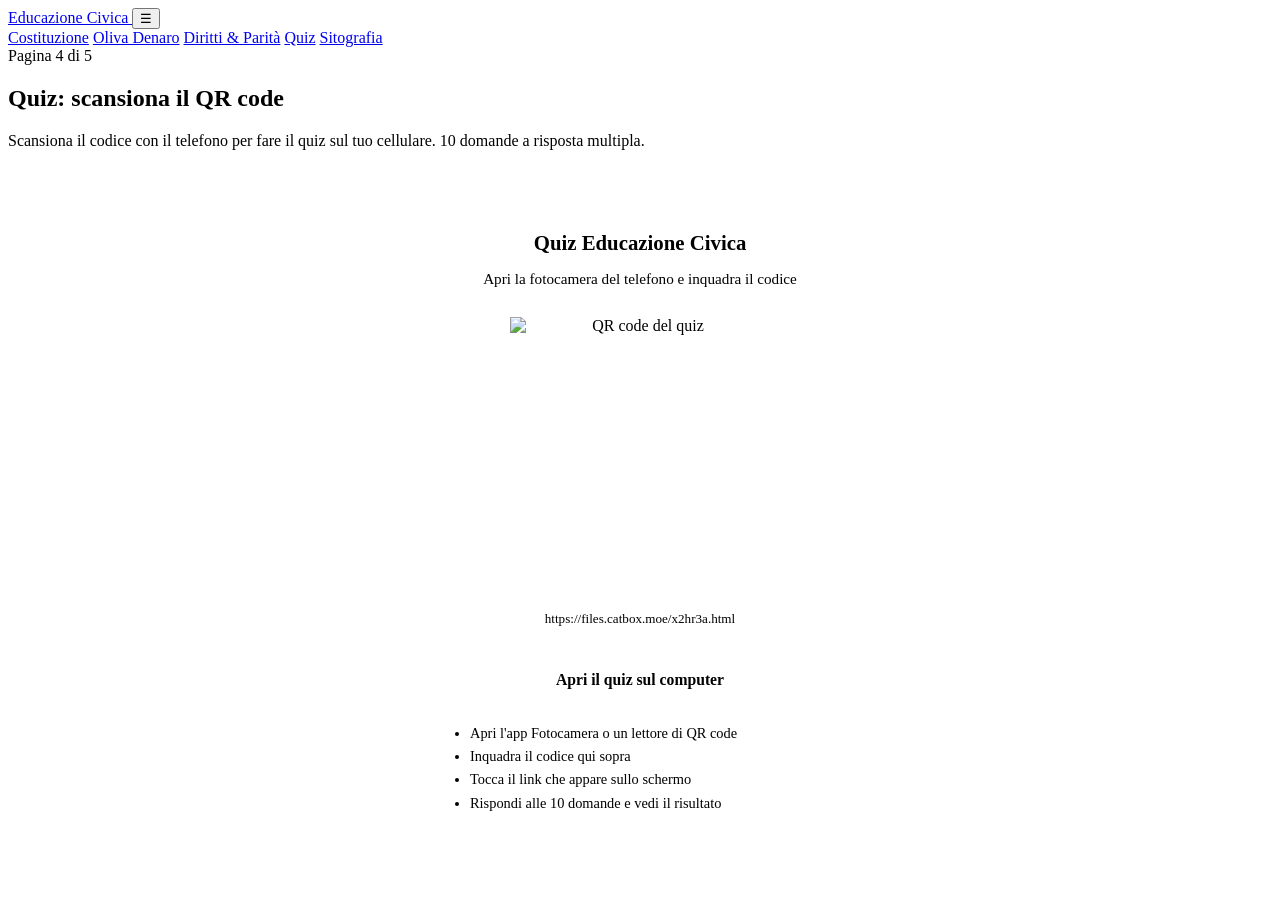
==== quiz-qr.html @ 66c1c1e8 "Add files via upload" ====
<!DOCTYPE html>
<html lang="it">
<head>
  <meta charset="UTF-8">
  <meta name="viewport" content="width=device-width, initial-scale=1.0">
  <title>Quiz QR — Educazione Civica</title>
  <link rel="stylesheet" href="css/style.css">
  <style>
    .qr-card {
      background: var(--white);
      border-radius: var(--radius);
      box-shadow: var(--shadow-lg);
      padding: 3rem 2rem;
      text-align: center;
      max-width: 420px;
      margin: 0 auto;
    }
    .qr-card h2 { color: var(--gray-900); margin-bottom: .5rem; font-size: 1.3rem; }
    .qr-card .qr-sub { color: var(--gray-500); font-size: .95rem; margin-bottom: 1.8rem; }
    .qr-img {
      width: 260px; height: 260px;
      margin: 0 auto 1.5rem;
      display: block;
      border-radius: var(--radius);
      border: 1px solid var(--gray-300);
    }
    .qr-card .qr-url {
      font-size: .82rem;
      color: var(--gray-500);
      word-break: break-all;
      margin-bottom: 1.5rem;
      padding: .6rem;
      background: var(--gray-50);
      border-radius: 8px;
    }
    .qr-card .qr-btn {
      display: inline-block;
      background: var(--accent);
      color: var(--white);
      padding: .7rem 1.8rem;
      border-radius: 10px;
      text-decoration: none;
      font-weight: 600;
      font-size: .98rem;
    }
    .qr-card .qr-btn:hover { background: #007038; }
    .qr-instructions {
      text-align: left;
      margin-top: 1.5rem;
      font-size: .9rem;
      color: var(--gray-500);
    }
    .qr-instructions li { margin-bottom: .4rem; }
  </style>
</head>
<body>

<header>
  <nav class="nav-bar">
    <a href="index.html" class="nav-brand">
      <span class="flag-bar"></span>
      Educazione Civica
    </a>
    <button class="nav-toggle" onclick="document.querySelector('.nav-links').classList.toggle('open')" aria-label="Menu">☰</button>
    <div class="nav-links">
      <a href="index.html">Costituzione</a>
      <a href="oliva-denaro.html">Oliva Denaro</a>
      <a href="diritti-parita.html">Diritti &amp; Parità</a>
      <a href="quiz-qr.html" class="active">Quiz</a>
      <a href="sitografia.html">Sitografia</a>
    </div>
  </nav>
</header>

<section class="hero">
  <div class="hero-inner">
    <span class="badge">Pagina 4 di 5</span>
    <h1>Quiz: scansiona il QR code</h1>
    <p>Scansiona il codice con il telefono per fare il quiz sul tuo cellulare. 10 domande a risposta multipla.</p>
  </div>
</section>

<main>
  <div class="content">
    <div class="qr-card">
      <h2>Quiz Educazione Civica</h2>
      <p class="qr-sub">Apri la fotocamera del telefono e inquadra il codice</p>
      <img class="qr-img" src="https://api.qrserver.com/v1/create-qr-code/?size=300x300&margin=10&data=https://files.catbox.moe/x2hr3a.html" alt="QR code del quiz">
      <div class="qr-url">https://files.catbox.moe/x2hr3a.html</div>
      <a href="quiz.html" class="qr-btn">Apri il quiz sul computer</a>
      <ul class="qr-instructions">
        <li>Apri l'app Fotocamera o un lettore di QR code</li>
        <li>Inquadra il codice qui sopra</li>
        <li>Tocca il link che appare sullo schermo</li>
        <li>Rispondi alle 10 domande e vedi il risultato</li>
      </ul>
    </div>
  </div>
</main>

</body>
</html>
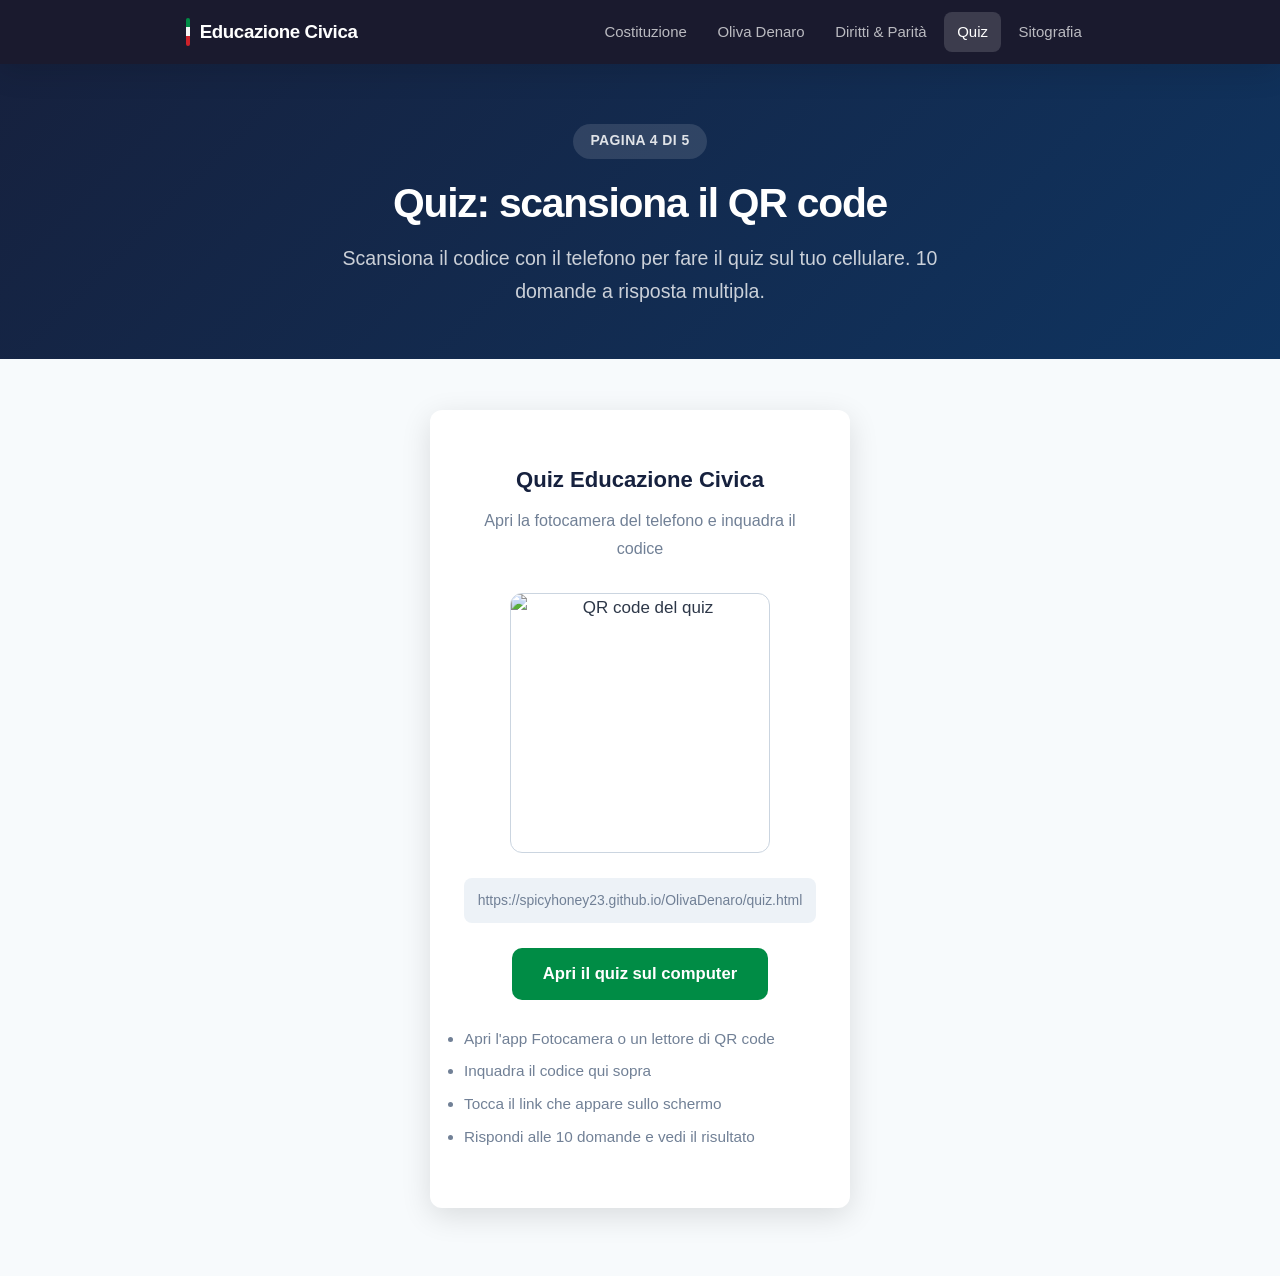
==== commit 0d1535f3: "Update quiz-qr.html" ====
--- a/quiz-qr.html
+++ b/quiz-qr.html
@@ -85,9 +85,9 @@
     <div class="qr-card">
       <h2>Quiz Educazione Civica</h2>
       <p class="qr-sub">Apri la fotocamera del telefono e inquadra il codice</p>
-      <img class="qr-img" src="https://api.qrserver.com/v1/create-qr-code/?size=300x300&margin=10&data=https://files.catbox.moe/x2hr3a.html" alt="QR code del quiz">
-      <div class="qr-url">https://files.catbox.moe/x2hr3a.html</div>
-      <a href="quiz.html" class="qr-btn">Apri il quiz sul computer</a>
+      <img class="qr-img" src="https://api.qrserver.com/v1/create-qr-code/?size=300x300&margin=10&data=https://spicyhoney23.github.io/OlivaDenaro/quiz.html" alt="QR code del quiz">
+      <div class="qr-url">https://spicyhoney23.github.io/OlivaDenaro/quiz.html</div>
+      <a href="https://spicyhoney23.github.io/OlivaDenaro/quiz.html" class="qr-btn">Apri il quiz sul computer</a>
       <ul class="qr-instructions">
         <li>Apri l'app Fotocamera o un lettore di QR code</li>
         <li>Inquadra il codice qui sopra</li>
--- a/css/style.css
+++ b/css/style.css
@@ -0,0 +1,401 @@
+/* ===== Reset & Base ===== */
+*, *::before, *::after { box-sizing: border-box; margin: 0; padding: 0; }
+
+:root {
+  --green: #008C45;
+  --red: #CD212A;
+  --dark: #1a1a2e;
+  --gray-900: #16213e;
+  --gray-700: #2d3748;
+  --gray-500: #718096;
+  --gray-300: #cbd5e0;
+  --gray-100: #f7fafc;
+  --gray-50: #edf2f7;
+  --white: #ffffff;
+  --accent: #008C45;
+  --accent-light: #e6f5ed;
+  --red-light: #fce8e8;
+  --shadow: 0 2px 8px rgba(0,0,0,.08);
+  --shadow-lg: 0 8px 30px rgba(0,0,0,.12);
+  --radius: 12px;
+  --max-width: 960px;
+}
+
+html { scroll-behavior: smooth; font-size: 17px; }
+
+body {
+  font-family: -apple-system, BlinkMacSystemFont, "Segoe UI", Roboto, Helvetica, Arial, sans-serif;
+  line-height: 1.7;
+  color: var(--gray-700);
+  background: var(--gray-100);
+}
+
+/* ===== Header & Nav ===== */
+header {
+  background: var(--dark);
+  color: var(--white);
+  position: sticky;
+  top: 0;
+  z-index: 100;
+  box-shadow: var(--shadow-lg);
+}
+
+.nav-bar {
+  max-width: var(--max-width);
+  margin: 0 auto;
+  display: flex;
+  align-items: center;
+  justify-content: space-between;
+  padding: 0 1.5rem;
+  height: 64px;
+}
+
+.nav-brand {
+  display: flex;
+  align-items: center;
+  gap: .6rem;
+  font-weight: 700;
+  font-size: 1.1rem;
+  color: var(--white);
+  text-decoration: none;
+  letter-spacing: -.02em;
+}
+
+.nav-brand .flag-bar {
+  width: 4px;
+  height: 28px;
+  border-radius: 2px;
+  background: linear-gradient(to bottom, var(--green) 0 33%, #f5f5f5 33% 66%, var(--red) 66% 100%);
+}
+
+.nav-links { display: flex; gap: .3rem; align-items: center; }
+
+.nav-links a {
+  color: rgba(255,255,255,.7);
+  text-decoration: none;
+  font-size: .88rem;
+  font-weight: 500;
+  padding: .45rem .75rem;
+  border-radius: 8px;
+  transition: color .2s, background .2s;
+}
+
+.nav-links a:hover { color: var(--white); background: rgba(255,255,255,.1); }
+.nav-links a.active { color: var(--white); background: rgba(255,255,255,.15); }
+
+.nav-toggle { display: none; background: none; border: none; color: var(--white); font-size: 1.5rem; cursor: pointer; padding: .3rem; }
+
+/* ===== Hero ===== */
+.hero {
+  background: linear-gradient(135deg, var(--gray-900) 0%, #0f3460 100%);
+  color: var(--white);
+  padding: 3.5rem 1.5rem 3rem;
+  text-align: center;
+}
+
+.hero-inner { max-width: var(--max-width); margin: 0 auto; }
+
+.hero h1 {
+  font-size: 2.4rem;
+  font-weight: 700;
+  letter-spacing: -.03em;
+  margin-bottom: .8rem;
+  line-height: 1.2;
+}
+
+.hero p {
+  font-size: 1.15rem;
+  color: rgba(255,255,255,.78);
+  max-width: 600px;
+  margin: 0 auto;
+}
+
+.hero .badge {
+  display: inline-block;
+  background: rgba(255,255,255,.12);
+  padding: .35rem 1rem;
+  border-radius: 100px;
+  font-size: .82rem;
+  font-weight: 600;
+  letter-spacing: .03em;
+  text-transform: uppercase;
+  margin-bottom: 1.2rem;
+  color: rgba(255,255,255,.85);
+}
+
+/* ===== Main Content ===== */
+main { padding: 3rem 1.5rem 4rem; }
+.content { max-width: var(--max-width); margin: 0 auto; }
+
+.section-title {
+  font-size: 1.6rem;
+  font-weight: 700;
+  color: var(--gray-900);
+  letter-spacing: -.02em;
+  margin-bottom: .4rem;
+}
+
+.section-subtitle {
+  color: var(--gray-500);
+  font-size: 1.02rem;
+  margin-bottom: 2.5rem;
+}
+
+/* ===== Article Cards (Page 1) ===== */
+.article-card {
+  background: var(--white);
+  border-radius: var(--radius);
+  box-shadow: var(--shadow);
+  padding: 2.5rem;
+  margin-bottom: 2rem;
+  border-left: 5px solid var(--accent);
+  transition: box-shadow .25s, transform .25s;
+}
+
+.article-card:hover { box-shadow: var(--shadow-lg); transform: translateY(-2px); }
+
+.article-card .art-number {
+  display: inline-flex;
+  align-items: center;
+  gap: .5rem;
+  font-size: .78rem;
+  font-weight: 700;
+  text-transform: uppercase;
+  letter-spacing: .06em;
+  color: var(--accent);
+  margin-bottom: .6rem;
+}
+
+.article-card .art-number::before {
+  content: "";
+  width: 28px; height: 2px; background: var(--accent); border-radius: 2px;
+}
+
+.article-card h2 {
+  font-size: 1.35rem;
+  color: var(--gray-900);
+  margin-bottom: 1rem;
+  font-weight: 700;
+}
+
+.article-card .art-text {
+  font-family: Georgia, "Times New Roman", serif;
+  font-size: 1.12rem;
+  line-height: 1.85;
+  color: var(--gray-700);
+  padding-left: 1.2rem;
+  border-left: 3px solid var(--gray-300);
+  margin-bottom: 1.5rem;
+}
+
+.article-card .comment {
+  background: var(--accent-light);
+  border-radius: 8px;
+  padding: 1.2rem 1.4rem;
+  font-size: .96rem;
+  line-height: 1.65;
+}
+
+.article-card .comment strong { color: var(--accent); }
+
+/* ===== Character Cards (Page 2) ===== */
+.char-card {
+  background: var(--white);
+  border-radius: var(--radius);
+  box-shadow: var(--shadow);
+  margin-bottom: 2rem;
+  overflow: hidden;
+  transition: box-shadow .25s;
+}
+
+.char-card:hover { box-shadow: var(--shadow-lg); }
+
+.char-header {
+  padding: 1.5rem 2rem;
+  display: flex;
+  align-items: center;
+  gap: 1rem;
+}
+
+.char-header .char-icon {
+  width: 52px; height: 52px;
+  border-radius: 50%;
+  display: flex; align-items: center; justify-content: center;
+  font-size: 1.3rem; font-weight: 700;
+  flex-shrink: 0;
+}
+
+.char-header h3 { font-size: 1.2rem; color: var(--gray-900); font-weight: 700; }
+.char-header .char-role { font-size: .85rem; color: var(--gray-500); margin-top: .15rem; }
+
+.char-body { padding: 0 2rem 1.8rem; }
+.char-body p { margin-bottom: .8rem; font-size: .98rem; }
+.char-body p:last-child { margin-bottom: 0; }
+
+.char-body .quote {
+  font-style: italic;
+  color: var(--gray-500);
+  border-left: 3px solid var(--gray-300);
+  padding-left: 1rem;
+  margin: .8rem 0;
+  font-size: .95rem;
+}
+
+/* Color variants for characters */
+.char-oliva .char-icon { background: var(--accent-light); color: var(--green); }
+.char-oliva .char-header { border-bottom: 3px solid var(--green); }
+
+.char-padre .char-icon { background: #e3eaf5; color: #3b5998; }
+.char-padre .char-header { border-bottom: 3px solid #3b5998; }
+
+.char-madre .char-icon { background: var(--red-light); color: var(--red); }
+.char-madre .char-header { border-bottom: 3px solid var(--red); }
+
+.char-paterno .char-icon { background: #fef3e2; color: #d68910; }
+.char-paterno .char-header { border-bottom: 3px solid #d68910; }
+
+/* Book info box */
+.book-box {
+  background: linear-gradient(135deg, #2d3748, #1a1a2e);
+  color: var(--white);
+  border-radius: var(--radius);
+  padding: 2rem 2.5rem;
+  margin-bottom: 2.5rem;
+}
+
+.book-box h2 { color: var(--white); margin-bottom: .5rem; font-size: 1.4rem; }
+.book-box .book-meta { color: rgba(255,255,255,.6); font-size: .9rem; margin-bottom: 1rem; }
+.book-box p { color: rgba(255,255,255,.82); font-size: .98rem; }
+
+/* ===== Timeline (Page 3) ===== */
+.timeline { position: relative; padding-left: 2.5rem; }
+
+.timeline::before {
+  content: "";
+  position: absolute;
+  left: 10px; top: 0; bottom: 0;
+  width: 3px;
+  background: linear-gradient(to bottom, var(--green), var(--red));
+  border-radius: 2px;
+}
+
+.timeline-item { position: relative; margin-bottom: 2.2rem; }
+
+.timeline-item::before {
+  content: "";
+  position: absolute;
+  left: -2.5rem;
+  top: .4rem;
+  width: 22px; height: 22px;
+  border-radius: 50%;
+  background: var(--white);
+  border: 3px solid var(--accent);
+  z-index: 1;
+}
+
+.timeline-item .year {
+  display: inline-block;
+  font-size: .82rem;
+  font-weight: 700;
+  color: var(--accent);
+  background: var(--accent-light);
+  padding: .2rem .7rem;
+  border-radius: 100px;
+  margin-bottom: .4rem;
+}
+
+.timeline-item h3 {
+  font-size: 1.12rem;
+  color: var(--gray-900);
+  font-weight: 700;
+  margin-bottom: .4rem;
+}
+
+.timeline-item p { font-size: .96rem; line-height: 1.65; }
+
+/* Info box */
+.info-box {
+  background: var(--white);
+  border-radius: var(--radius);
+  box-shadow: var(--shadow);
+  padding: 2rem 2.5rem;
+  margin-bottom: 2rem;
+}
+
+.info-box h2 {
+  font-size: 1.35rem;
+  color: var(--gray-900);
+  margin-bottom: 1rem;
+  font-weight: 700;
+}
+
+.info-box h3 {
+  font-size: 1.05rem;
+  color: var(--gray-900);
+  margin: 1.4rem 0 .5rem;
+  font-weight: 700;
+}
+
+.info-box p { margin-bottom: .8rem; font-size: .98rem; }
+.info-box ul { padding-left: 1.4rem; margin-bottom: .8rem; list-style: none; }
+.info-box li { margin-bottom: .7rem; font-size: .98rem; }
+.info-box li a { color: var(--accent); text-decoration: none; font-weight: 600; }
+.info-box li a:hover { text-decoration: underline; }
+
+/* Challenge card */
+.challenge-card {
+  background: var(--white);
+  border-radius: var(--radius);
+  box-shadow: var(--shadow);
+  padding: 2rem 2.5rem;
+  margin-bottom: 1.5rem;
+  border-top: 4px solid var(--red);
+}
+
+.challenge-card h3 {
+  font-size: 1.15rem;
+  color: var(--gray-900);
+  font-weight: 700;
+  margin-bottom: .6rem;
+}
+
+.challenge-card p { font-size: .96rem; line-height: 1.65; }
+
+.challenge-card .status {
+  display: inline-block;
+  font-size: .76rem;
+  font-weight: 700;
+  text-transform: uppercase;
+  letter-spacing: .04em;
+  padding: .2rem .65rem;
+  border-radius: 100px;
+  margin-bottom: .8rem;
+}
+
+.status-open { background: var(--red-light); color: var(--red); }
+.status-partial { background: #fef3e2; color: #d68910; }
+
+/* ===== Responsive ===== */
+@media (max-width: 720px) {
+  .nav-toggle { display: block; }
+  .nav-links {
+    display: none;
+    position: absolute;
+    top: 64px; left: 0; right: 0;
+    background: var(--dark);
+    flex-direction: column;
+    padding: 1rem;
+    gap: .2rem;
+    box-shadow: var(--shadow-lg);
+  }
+  .nav-links.open { display: flex; }
+  .nav-links a { padding: .7rem 1rem; }
+
+  .hero h1 { font-size: 1.8rem; }
+  .hero p { font-size: 1rem; }
+
+  .article-card, .char-card .char-body, .info-box, .challenge-card { padding: 1.5rem; }
+  .char-header { padding: 1.2rem 1.5rem; }
+
+  .hero { padding: 2.5rem 1.5rem 2rem; }
+}
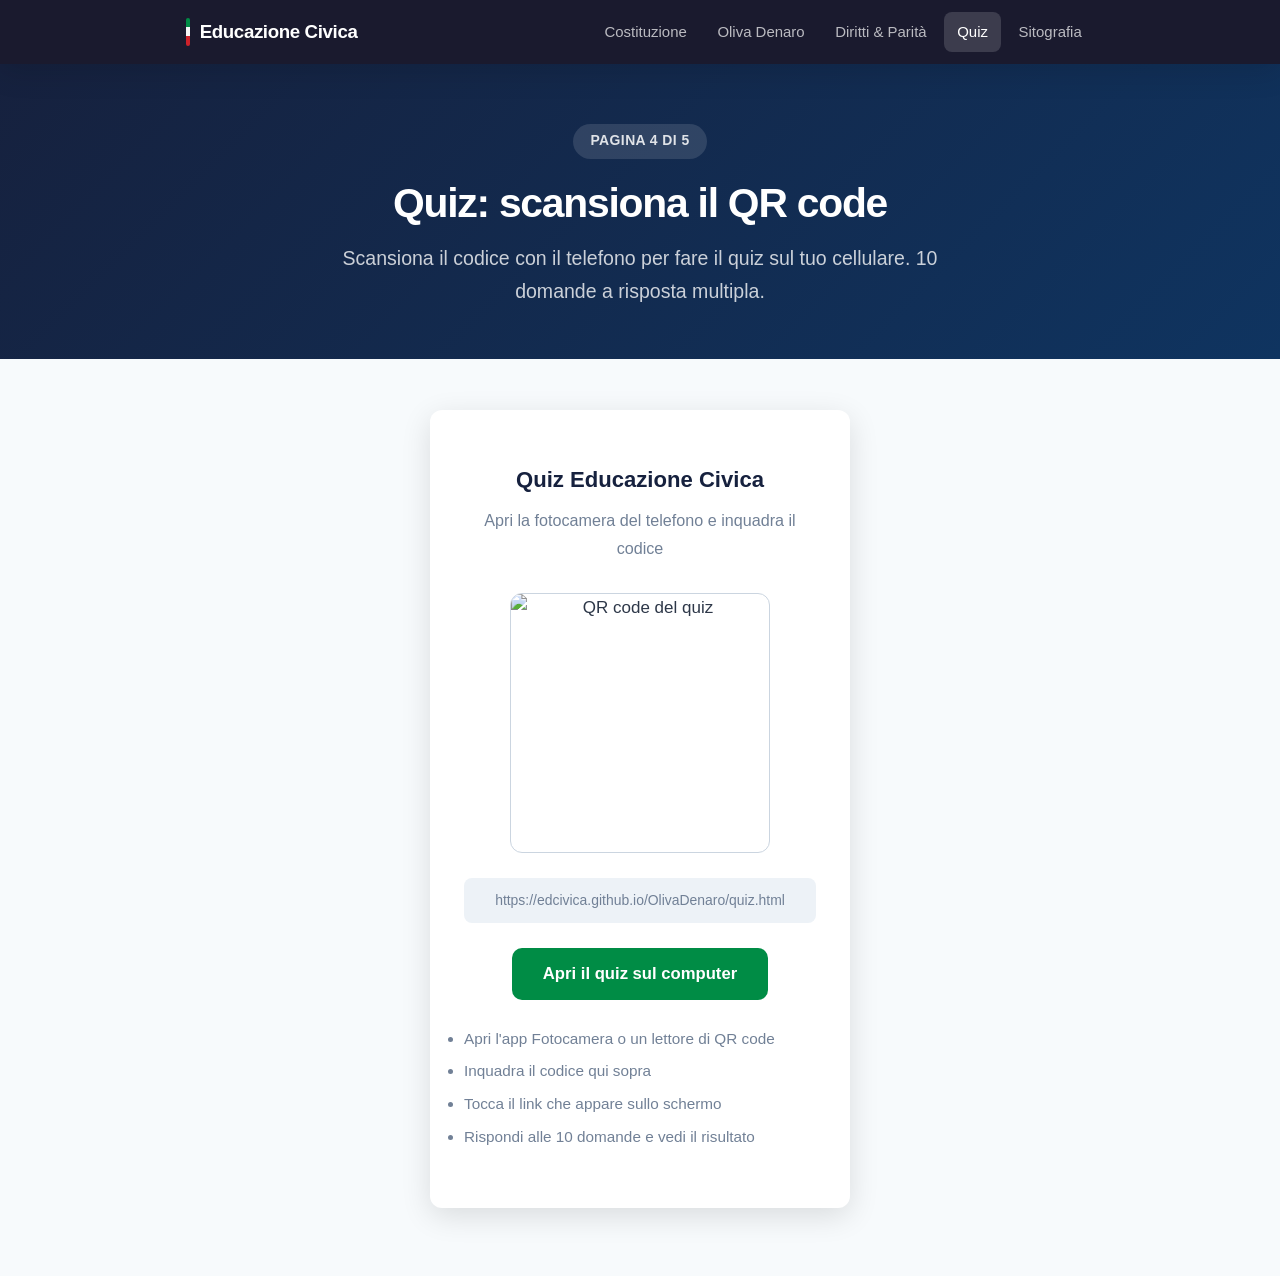
==== commit 9571377a: "Update quiz-qr.html" ====
--- a/quiz-qr.html
+++ b/quiz-qr.html
@@ -80,14 +80,14 @@
   </div>
 </section>
 
-<main>
+<main> 
   <div class="content">
     <div class="qr-card">
       <h2>Quiz Educazione Civica</h2>
       <p class="qr-sub">Apri la fotocamera del telefono e inquadra il codice</p>
-      <img class="qr-img" src="https://api.qrserver.com/v1/create-qr-code/?size=300x300&margin=10&data=https://spicyhoney23.github.io/OlivaDenaro/quiz.html" alt="QR code del quiz">
-      <div class="qr-url">https://spicyhoney23.github.io/OlivaDenaro/quiz.html</div>
-      <a href="https://spicyhoney23.github.io/OlivaDenaro/quiz.html" class="qr-btn">Apri il quiz sul computer</a>
+      <img class="qr-img" src="https://api.qrserver.com/v1/create-qr-code/?size=300x300&margin=10&data=https://edcivica.github.io/OlivaDenaro/quiz.html" alt="QR code del quiz">
+      <div class="qr-url">https://edcivica.github.io/OlivaDenaro/quiz.html</div>
+      <a href="https://edcivica.github.io/OlivaDenaro/quiz.html" class="qr-btn">Apri il quiz sul computer</a>
       <ul class="qr-instructions">
         <li>Apri l'app Fotocamera o un lettore di QR code</li>
         <li>Inquadra il codice qui sopra</li>
